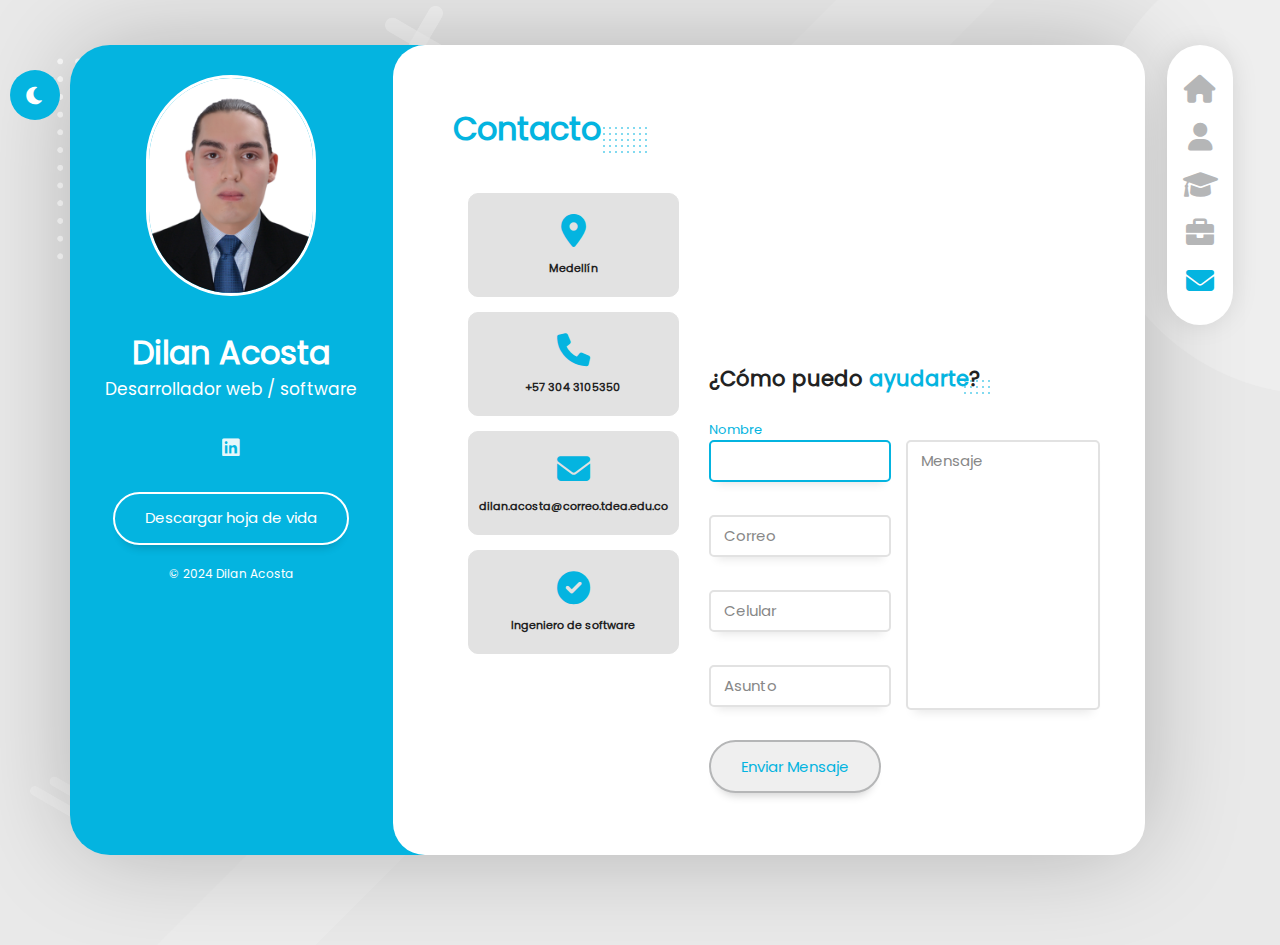
==== contacto.html @ fc28ef28 "Cargando todo el portafolio" ====
<!DOCTYPE html>
<html lang="es">

<head>
    <meta charset="UTF-8">
    <meta name="viewport" content="width=device-width, initial-scale=1, maximum-scale=1">

    <link rel="stylesheet" href="assets/fonts/poppins/poppins.css" type="text/css">
    <link rel="stylesheet" href="assets/fonts/fontawesome-free-6.1.2-web/css/all.min.css" type="text/css">
    <link rel="stylesheet" href="assets/css/loader.css" type="text/css">
    <link rel="stylesheet" href="assets/css/reset.css" type="text/css">
    <link rel="stylesheet" href="assets/css/scroll.css" type="text/css">
    <link rel="stylesheet" href="assets/css/efect.css" type="text/css">
    <link rel="stylesheet" href="assets/css/styles.css" type="text/css">
    <link rel="stylesheet" href="assets/css/responsive.css" type="text/css">
    
    <link rel="stylesheet" href="assets/css/dark.css" type="text/css">

    <script src="assets/js/map.js" defer type="text/javascript"></script>
    <script src="assets/js/label.js" defer type="text/javascript"></script>

    <script src="assets/js/menu.js" defer type="text/javascript"></script>
    <script src="assets/js/dark.js" defer type="text/javascript"></script>
    <script src="assets/js/send.js" defer type="text/javascript"></script>

    <script>
        (function() {
            const theme = localStorage.getItem("theme") || "light";
            document.documentElement.classList.add(theme);
        })();
    </script>
    
    <title>Contacto</title>
</head>

<body>

    <!-- Boton de tema -->
    <div class="switcher">
        <button class="switcher__btn">

            <span class="switcher__icon-light">
                <i class="fa-solid fa-moon switcher__icon"></i>
            </span>

            <span class="switcher__icon-dark">
                <i class="fa-solid fa-lightbulb switcher__icon"></i>
            </span>
        </button>
    </div>

    <!-- Layout principal -->
    <div class="layout">

        <!-- Aside (info) -->
        <aside class="layout__aside">

            <section class="aside__user-info">

                <!-- Información general -->
                <div class="user-info__general-info">

                    <div class="user-info__container-image">
                        <img class="user-info__image" src="assets/img/default_img.jpg" alt="Foto de perfil">
                    </div>

                    <h2 class="user-info__name">Dilan Acosta</h2>
                    <h4 class="user-info__job">Desarrollador web / software</h4>

                </div>

                <!-- Menú de navegación -->
                <nav class="layout__menu">
                    <ul class="menu__list">

                        <li class="menu__option">
                            <a href="index.html" class="menu__link">
                                <i class="menu__icon fa-solid fa-house"></i>
                                <span class="menu__overlay">Inicio</span>
                            </a>
                        </li>

                        <li class="menu__option">
                            <a href="sobre-mi.html" class="menu__link">
                                <i class="menu__icon fa-solid fa-user"></i>
                                <span class="menu__overlay">Sobre mi</span>
                            </a>
                        </li>

                        <li class="menu__option">
                            <a href="estudios.html" class="menu__link">
                                <i class="menu__icon fa-solid fa-graduation-cap"></i>
                                <span class="menu__overlay">Estudios</span>
                            </a>
                        </li>

                        <li class="menu__option">
                            <a href="portafolio.html" class="menu__link">
                                <i class="menu__icon fa-solid fa-briefcase"></i>
                                <span class="menu__overlay">Portafolio</span>
                            </a>
                        </li>

                        <li class="menu__option">
                            <a href="contacto.html" class="menu__link menu__link--active">
                                <i class="menu__icon fa-solid fa-envelope"></i>
                                <span class="menu__overlay">Contacto</span>
                            </a>
                        </li>

                    </ul>

                </nav>

                <!-- Links o redes sociales -->
                <div class="user-info__links">

                    <ul class="user-links__social">

                        <li class="social__option">
                            <a href="https://www.linkedin.com/in/dilan-acosta/" class="social__link" target="_blank">
                                <i class="social__icon fa-brands fa-linkedin"></i>
                            </a>
                        </li>

                    </ul>

                </div>

                <!-- Boton del hoja de vida -->
                <div class="user-info__buttons">
                    <a href="#" class="user-info__btn">Descargar hoja de vida</a>
                </div>

                <!-- Pie de página -->
                <footer class="user-info__footer">
                    &copy; 2024 Dilan Acosta
                </footer>

            </section>

        </aside>

        <!-- Menu responsive -->
        <div class="layout__menu-toggle">
            <i class="menu-toggle__icon fa-solid fa-bars"></i>
            <i class="menu-toggle__icon fa-solid fa-xmark"></i>
        </div>

        <!-- Contenido principal -->
        <main class="layout__content">

            <section class="content__page content__contact">

                <header class="contact__header">
                    <h2 class="contact__title"><span class="title__color">Contacto</span></h2>
                </header>

                <div class="contact__container">

                    <section class="contact__info">

                        <div class="contact__data">
                            <i class="contact__icon fa-solid fa-location-dot"></i>
                            <h2 class="contact__subtitle">Medellín</h2>
                        </div>

                        <div class="contact__data">
                            <i class="contact__icon fa-solid fa-phone"></i>
                            <h2 class="contact__subtitle">+57 304 3105350</h2>
                        </div>

                        <div class="contact__data">
                            <i class="contact__icon fa-solid fa-envelope"></i>
                            <h2 class="contact__subtitle">dilan.acosta@correo.tdea.edu.co</h2>
                        </div>

                        <div class="contact__data">
                            <i class="contact__icon fa-solid fa-circle-check"></i>
                            <h2 class="contact__subtitle">Ingeniero de software</h2>
                        </div>

                    </section>

                    <section class="contact__form-box">

                        <div class="contact__map" id="load-iframe-map">

                            <div class="loader"></div>

                        </div>

                        <header class="contact__form-header">
                            <h3 class="form-header__title">¿Cómo puedo <span class="title__color">ayudarte</span>?</h3>
                        </header>

                        <form action="#" class="contact__form" id="contactForm">

                            <div class="form__container">

                                <section class="form__left">
                                    <div class="form__group">
                                        <input type="text" class="form__input" name="name" id="name" required autofocus
                                            autocomplete="name">
                                        <label for="name" class="form__label">Nombre</label>
                                    </div>

                                    <div class="form__group">
                                        <input type="email" class="form__input" name="email" id="email"
                                            autocomplete="email">
                                        <label for="email" class="form__label">Correo</label>
                                    </div>

                                    <div class="form__group">
                                        <input type="tel" class="form__input" name="tel" id="tel" required
                                            autocomplete="tel">
                                        <label for="tel" class="form__label">Celular</label>
                                    </div>

                                    <div class="form__group">
                                        <input type="text" class="form__input" name="subject" id="subject" required
                                            autocomplete="subject">
                                        <label for="subject" class="form__label">Asunto</label>
                                    </div>
                                </section>

                                <section class="form__rigth">
                                    <div class="form__group form__group--textarea">
                                        <textarea class="form__input form__input--textarea" name="message"
                                            id="message"></textarea>
                                        <label for="message" class="form__label">Mensaje</label>
                                    </div>
                                </section>

                            </div>

                            <input type="submit" class="form__button" value="Enviar Mensaje">

                        </form>

                    </section>


                </div>

            </section>

        </main>

    </div>
</body>

</html>
---- assets/fonts/poppins/poppins.css ----
@font-face {
    font-family: "Poppins";
    src: url("./Poppins-Regular.ttf") format("truetype");
    font-weight: 400;
    font-style: normal;
}
---- assets/css/loader.css ----
.loader {
  width: 50px;
  aspect-ratio: 1;
  display: grid;
  border: 4px solid var(--color-titles);
  border-radius: 50%;
  border-color: var(--color-subtitles) var(--color-titles);
  animation: l16 1s infinite linear;
  margin: 0 auto;
  margin-top: 3rem;
}

.loader::before,
.loader::after {
  content: "";
  grid-area: 1/1;
  margin: 2px;
  border: inherit;
  border-radius: 50%;
}

.loader::before {
  border-color: var(--color-secondary) var(--color-titles);
  animation: inherit;
  animation-duration: .5s;
  animation-direction: reverse;
}

.loader::after {
  margin: 8px;
}

@keyframes l16 {
  100% {
    transform: rotate(1turn)
  }
}
---- assets/css/scroll.css ----
:root {
    --color-scrollbar: #d3d3d4;
    --color-background-scrollbar: #eee;
}

.layout__aside {
    /* Scroll Moz

    scrollbar-width: thin;
    scrollbar-color: var(--color-scrollbar) var(--color-secondary);  
    */

    /* Scroll Chrome */
    &::-webkit-scrollbar-track {
        background-color: transparent;
        margin: 40px 0;
    }

    &::-webkit-scrollbar {
        width: 25px;
        background: var(--color-secondary);
    }

    &::-webkit-scrollbar-thumb {
        border: 10px solid transparent;
        box-shadow: none;
        border-radius: 40px;
    }

    &:hover::-webkit-scrollbar-thumb {
        box-shadow: inset 0 0 0 10px var(--color-principal);
    }

    &:hover::-webkit-scrollbar-thumb:hover {
        border: 8px solid transparent;
        box-shadow: inset 0 0 0 10px var(--color-principal);
    }
}

.content__page {
    /* Scroll Moz

    scrollbar-width: thin;
    scrollbar-color: var(--color-scrollbar) transparent;  
    */

    /* Scroll Chrome */
    &::-webkit-scrollbar-track {
        background-color: transparent;
        margin: 40px 0;
    }

    &::-webkit-scrollbar {
        width: 25px;
        background: transparent;
    }

    &::-webkit-scrollbar-thumb {
        border: 10px solid transparent;
        box-shadow: none;
        border-radius: 40px;
    }

    &:hover::-webkit-scrollbar-thumb {
        box-shadow: inset 0 0 0 10px var(--color-scrollbar);
    }

    &:hover::-webkit-scrollbar-thumb:hover {
        border: 8px solid transparent;
        box-shadow: inset 0 0 0 10px var(--color-secondary);
    }
}
---- assets/css/efect.css ----
h1 {
    top: 20rem;
    font-size: 10rem;
    position: absolute;
}

.border {
    color: var(--color-titles);
    text-shadow:
        -1px -1px 0 var(--color-principal),
        1px -1px 0 var(--color-principal),
        1px 1px 0 var(--color-principal),
        -1px 1px 0 var(--color-principal);
}

.wave {
    color: var(--color-subtitles);
    animation: wave 3s ease-in-out infinite;
}

@keyframes wave {

    0%,
    100% {
        clip-path: polygon(0% 47%,
                10% 48%,
                33% 54%,
                54% 60%,
                70% 71%,
                84% 59%,
                100% 52%,
                100% 100%,
                0% 100%);
    }

    50% {
        clip-path: polygon(0% 60%,
                15% 65%,
                34% 66%,
                51% 62%,
                67% 50%,
                84% 45%,
                100% 46%,
                100% 100%,
                0% 100%)
    }
}
---- assets/css/styles.css ----
/* Variables */
@media (prefers-color-scheme: light) {
    :root {
        --color-principal: #fff;
        --color-secondary: #04b4e0;
        --color-background: #e9e9e9;
        --color-transparent: transparent;

        --color-icons: #b5b6b7;
        --color-text: #555;
        --color-titles: #222;
        --color-subtitles: #888;

        --color-border: #e2e2e2;
        --color-details: #8f8e8e;
    }
}

@media (prefers-color-scheme: dark) {
    :root {
        --color-principal: #181616;  
        --color-secondary: #1e90ff;   
        --color-background: #181818;   
        --color-transparent: transparent; 
    
        --color-icons: #b5b6b7;       
        --color-text: #e0e0e0;          
        --color-titles: #ffffff;        
        --color-subtitles: #888;  
              
        --color-border: #333;           
        --color-details: #a8a4a4;   
    }
}

/* Estilos generales */
h1,
h2,
h3,
h4,
h5,
h6 {
    color: var(--color-titles)
}

html {
    /* Equivalente a 10px */
    font-size: 62.5%;
}

body {
    background-image: url(../img/fondo.png);
    background-size: cover;
    background-repeat: no-repeat;

    width: 100%;
    height: auto;
    font-size: 1.5rem;
    font-family: "Poppins", Helvetica, sans-serif;
    background-color: var(--color-background);
    color: var(--color-text);

    overflow: hidden;

    /* Estructura principal */
    .layout {
        position: relative;
        width: 84%;
        height: 90vh;
        margin: 5vh auto;
        margin-left: 8rem;

        /* grid */
        display: grid;
        grid-template-areas:
            "aside content";
        grid-template-columns: 30% 70%;

        border-radius: 5rem;
        box-shadow: 0 0 100px -5px rgba(0, 0, 0, 0.25);


        /* Aside */
        .layout__aside {
            grid-area: aside;
            border-radius: 4rem 0 0 4rem;

            overflow-y: auto;
            overflow: hidden;
            z-index: 1;


            .aside__user-info {
                min-height: 100%;
                min-width: 30rem;
                display: flex;
                flex-direction: column;
                align-items: center;
                text-align: center;

                background-color: var(--color-secondary);
                color: var(--color-principal);

                /* Información general */
                .user-info__general-info {

                    .user-info__container-image {
                        position: relative;
                        display: inline-block;
                        width: 17rem;
                        margin-top: 3rem;

                        .user-info__image {
                            width: 100%;
                            background-color: var(--color-principal);
                            border: 3px solid var(--color-principal);
                            border-radius: 20rem;

                        }
                    }

                    .user-info__name {
                        font-size: 3.2rem;
                        margin-top: 2.6rem;
                        font-weight: bold;
                        color: var(--color-principal);
                    }

                    .user-info__job {
                        font-size: 1.7rem;
                        font-weight: 200;
                        color: var(--color-principal);
                    }


                }

                /* Menú navegación lateral */
                .layout__menu {
                    display: block;
                    position: absolute;
                    min-width: 11rem;
                    top: 0;
                    right: -10.7rem;
                    background-color: var(--color-transparent);

                    .menu__list {
                        position: relative;
                        display: flex;
                        flex-direction: column;
                        justify-content: space-between;
                        align-items: center;
                        padding: 2rem 0;
                        margin-left: 2.5rem;


                        width: 60%;
                        min-width: 1rem;
                        background-color: var(--color-principal);
                        box-shadow: 0 0 3rem -0.5rem rgba(0, 0, 0, 0.15);
                        border-radius: 6rem;

                        .menu__option {
                            display: block;
                            width: 100%;
                            text-align: center;

                            &:hover .menu__icon,
                            .menu__link--active .menu__icon {
                                color: var(--color-secondary);
                            }

                            .menu__icon {
                                color: var(--color-icons);
                                font-size: 2.8rem;
                                transition: all 300ms ease-in-out;
                                margin: 1rem;
                            }

                            &:hover .menu__overlay {
                                opacity: 1;
                                right: 100%;
                            }

                            .menu__overlay {
                                position: absolute;
                                display: block;
                                right: 0;
                                margin-top: -4rem;
                                padding: 0.5rem 1rem;
                                opacity: 0;
                                color: var(--color-principal);
                                background-color: var(--color-secondary);
                                white-space: nowrap;
                                transition: all 300ms ease-in-out;

                            }
                        }


                    }

                }

                /* Links o redes sociales */
                .user-info__links {

                    margin-top: 3rem;
                    margin-bottom: 1rem;

                    .user-links__social {
                        display: flex;
                        flex-direction: row;
                        text-align: center;

                        .social__option {
                            height: 3rem;
                            width: 3rem;
                            font-size: 2rem;
                            line-height: 3.2rem;
                            opacity: 0.9;
                            border-radius: 3rem;
                            margin: 0 1rem;

                            transition: all 300ms linear;

                            &:hover {
                                opacity: 1;
                                background-color: rgba(255, 255, 255, 0.25);
                                scale: 1.3;
                            }
                        }
                    }
                }

                /* Boton de hoja de vida */
                .user-info__buttons {
                    margin-top: 2rem;
                    margin-bottom: 4rem;


                    .user-info__btn {
                        border: 2px solid var(--color-principal);
                        padding: 3rem;
                        padding-top: 1.3rem;
                        padding-bottom: 1.3rem;
                        color: var(--color-principal);
                        border-radius: 3.2rem;
                        box-shadow: 0 10px 10px -8px rgba(0, 0, 0, 0.2);

                        transition: all 300ms ease-in-out;

                        &:hover {
                            background-color: var(--color-principal);
                            color: var(--color-secondary);
                        }
                    }
                }

                /* Pie de página */
                .user-info__footer {
                    position: relative;
                    bottom: 2rem;
                    font-size: 1.2rem;

                }
            }
        }

        /* Contenido  principal (index) */
        .layout__content {
            grid-area: content;
            height: 100%;
            min-height: 100%;
            background-color: var(--color-secondary);
            border-radius: 0 10rem 10rem 0;
            /*overflow: hidden;*/

            .content__page {
                min-height: 100%;
                display: flex;
                flex-direction: column;
                justify-content: center;
                align-items: center;
                background-color: var(--color-principal);
                border-radius: 3.2rem;


                .page__name {
                    font-size: 6rem;
                    margin-bottom: 1rem;
                }

                .page__job {
                    font-size: 2.1rem;
                    font-weight: lighter;
                    color: var(--color-subtitles);
                    transition: all 300ms ease-in-out;

                    &:hover {
                        transform: translateY(1.3rem) scale(1.2);
                    }
                }

            }

            /* Estilos compartidos en contenedores */
            .content__about,
            .content__resume,
            .content__portfolio,
            .content__contact {
                display: block;
                height: 100%;
                min-height: 100%;
                padding: 6rem;
                padding-right: 3rem;
                overflow: auto;

                .title__color,
                .subtitle__color {
                    color: var(--color-secondary);
                }

                .about__header,
                .resume__header,
                .portfolio__header,
                .contact__header {
                    margin-bottom: 4rem;

                    .about__title,
                    .resume__title,
                    .portfolio__title,
                    .contact__title {
                        font-size: 3.2rem;
                        position: relative;

                        &::after {
                            content: "";
                            position: absolute;
                            top: 2rem;
                            width: 5rem;
                            height: 3rem;
                            background-image: -webkit-repeating-radial-gradient(center center, var(--color-secondary), var(--color-secondary) 1px, transparent 0px, transparent 100%);
                            background-size: 6px 6px;
                            opacity: 0.5;
                        }
                    }
                }
            }
        }
    }
}


/* Estilos compartidos en cajas */
.about__services,
.about__extra,
.resume__left,
.resume__certificates,
.content__contact {
    width: 100%;

    .services__header,
    .extra__header,
    .resume__subheader,
    .certificates__subheader,
    .contact__form-header {
        display: inline-block;
        padding-right: 1.2rem;
        margin-bottom: 2.5rem;
        position: relative;

        .services__title,
        .extra__title,
        .resume__subtitle,
        .certificates__subtitle,
        .form-header__title {
            font-size: 2.1rem;

            ::after {
                content: "";
                position: absolute;
                top: 1.5rem;
                right: 0;
                width: 3rem;
                height: 2rem;
                background-image: -webkit-repeating-radial-gradient(center center, var(--color-secondary), var(--color-secondary) 1px, transparent 0px, transparent 100%);
                background-size: 6px 6px;
                opacity: 0.5;
            }
        }
    }
}


/* Sobre-mi */
.content__about {

    /* Información personal */
    .about__personal-info {
        width: 100%;
        display: flex;
        flex-direction: row;

        margin-bottom: 4rem;


        .personal-info__biografia {
            flex-basis: 55%;

            .personal-info__description {
                font-size: 1.5rem;
                line-height: 2.5rem;
                text-align: justify;
            }
        }

        .personal-info__data {
            flex-basis: 45%;
            padding: 0 1.5rem;

            .personal-info__option {
                margin-bottom: 1rem;

                .personal-info__title {
                    margin-right: 0.5rem;
                    color: var(--color-secondary);
                    font-weight: bold;
                }
            }
        }
    }

    /* Servicios */
    .about__services {

        .services__container {
            width: 100%;
            display: flex;
            flex-direction: row;
            flex-wrap: wrap;

            .services__service {
                flex-basis: calc(50% - 3rem);
                margin-right: 3rem;
                margin-bottom: 2.5rem;

                .services__icon {

                    .service__real-icon {
                        color: var(--color-secondary);
                        font-size: 3.8rem;
                    }

                }

                .service__content {

                    .services__title {
                        font-size: 1.8rem;
                        margin: 0.5rem 0;
                    }

                    .service__description {
                        font-size: 1.5rem;
                        text-align: justify;
                    }
                }

            }

        }
    }

    /* Información extra */
    .about__extra {
        .extra__container {
            width: 100%;
            display: flex;
            flex-direction: row;
            justify-content: space-between;
            flex-wrap: wrap;

            .extra__info {
                flex-basis: 30%;
                border: 2px solid var(--color-border);
                text-align: center;
                border-radius: 1rem;
                padding: 2.5rem 1rem;
                transition: all 300ms ease-in-out;

                &:hover {
                    box-shadow: 0 18px 24px -5px rgba(0, 0, 0, 0.15);
                    transform: translateY(-0.5rem);
                }

                .extra_icon {
                    font-size: 3.3rem;
                    color: var(--color-secondary);
                    margin-bottom: 1rem;
                }

                .extra__subtitle {
                    font-size: 1.5rem;
                    margin: 1.5rem;
                }

                .extra__complement {
                    display: block;
                    font-size: 1.6rem;
                    margin: 0;
                    color: var(--color-subtitles);
                }
            }
        }
    }
}


/* Estudios */
.content__resume {

    .resume__container {
        width: 100%;
        display: flex;
        flex-direction: row;

        .resume__left {
            flex-basis: 58%;
            margin-right: 1.5rem;

            .resume__timelines {
                margin-bottom: 3rem;

                .timelines__timeline {
                    position: relative;
                    width: 100%;
                    display: flex;
                    flex-direction: row;
                    margin-bottom: 1.5rem;
                    text-align: justify;

                    .timeline__header {
                        flex-basis: 30%;
                        text-align: right;
                        padding-right: 2.5rem;

                        .timeline__year {
                            margin: 0.3rem 0;
                            line-height: 2rem;
                            font-size: 1.4rem;
                        }

                        .timeline__study {
                            display: block;
                            font-size: 1.3rem;
                            font-weight: lighter;
                            color: var(--color-details);
                        }

                        .timeline__address {
                            display: block;
                            font-size: 1rem;
                            font-weight: lighter;
                            text-align: end;
                            color: var(--color-details);
                        }
                    }

                    .timeline__divider {
                        position: absolute;
                        top: 0;
                        left: 30%;
                        bottom: -1.8rem;
                        width: 2px;
                        background-color: var(--color-background);

                        &::before {
                            content: "";
                            position: absolute;
                            width: 1.7rem;
                            height: 1.7rem;
                            margin-top: 0.4rem;
                            margin-left: -0.8rem;
                            background-color: var(--color-secondary);
                            border-radius: 1rem;
                            opacity: 0.25;
                        }

                        &::after {
                            content: "";
                            position: absolute;
                            width: 0.9rem;
                            height: 0.9rem;
                            margin-top: 0.8rem;
                            margin-left: -0.4rem;
                            background-color: var(--color-principal);
                            border-radius: 1rem;
                            border: 2px solid var(--color-secondary);
                            opacity: 1;
                        }

                    }

                    .timeline__description {
                        width: 70%;
                        padding-left: 2.5rem;
                        padding-right: 1.5rem;

                        .timeline__title {
                            font-size: 1.6rem;
                            margin-bottom: 0.3rem;
                        }

                        .timeline__text {
                            font-size: 1.3rem;
                            margin-bottom: 1rem;
                            text-align: ju;
                            
                        }
                    }


                }
            }
        }


        .resume__rigth {
            flex-basis: 41%;

            .resume__skills {
                width: 100%;
                margin-bottom: 3rem;

                .skills__title {
                    display: flex;
                    justify-content: space-between;

                    .skills__text {
                        font-size: 1.3rem;
                        line-height: 1.4rem;
                        margin-bottom: 0.4rem
                    }
                }

            }

            .resume__knowledges {
                .knowledges__list {
                    display: flex;
                    flex-direction: row;
                    flex-wrap: wrap;
                    margin-bottom: 3rem;

                    .knowledges__option {
                        font-size: 1.3rem;
                        background-color: var(--color-secondary);
                        border-radius: 0.3rem;
                        color: var(--color-principal);
                        padding: 0.5rem 1rem;
                        margin: 0.3rem;
                    }
                }
            }
        }
    }

    .resume__certificates {

        .certificates__container {
            display: flex;
            flex-direction: row;
            flex-wrap: wrap;
            gap: 3rem;

            .certificates__certificate {
                display: flex;
                flex-direction: row;
                flex-basis: calc(50% - 1.5rem);
                border: 2px solid var(--color-border);
                border-radius: 0.8rem;
                overflow: hidden;


                .certificate__logo {
                    position: relative;
                    /* Para posicionar la imagen dentro */
                    display: flex;
                    width: 30rem;            justify-content: center;
                    align-items: center;
                    height: 100%;
                    background-color: var(--color-background);
        

                    .certificate__image {
                        width: 100%;
                    }

                }

                .certificate__content {
                    padding: 2rem 2.5rem;

                    .certificate__title {
                        font-size: 1.6rem;
                        margin-bottom: 0.5rem;
                    }

                    .certificate__id {
                        display: block;
                        margin-bottom: 0.3rem;
                        font-size: 1.3rem;
                        color: var(--color-subtitles);
                    }

                }

            }
        }

    }
}


/* Portafolio */
.content__portfolio {

    .portfolio__navbar {
        margin-bottom: 3rem;

        .portfolio__menu {
            display: flex;
            flex-direction: row;
            flex-wrap: wrap;
            gap: 1.5rem;

            .portfolio__option {
                font-size: 1.3rem;
                opacity: 0.7;

                .portfolio__link {
                    cursor: pointer;

                    &:hover {
                        color: var(--color-secondary);
                        text-shadow: 0 0 1px blue;
                    }
                }
            }

            .portfolio__option--active {
                opacity: 1;
            }

        }
    }

    .portfolio__gallery {
        display: flex;
        flex-direction: row;
        flex-wrap: wrap;

        .gallery__item {
            position: relative;
            flex-basis: 33%;
            padding: 0.7rem;

            .gallery__container-img {
                overflow: hidden;

                .gallery__img {
                    transition: all 300ms ease-in-out;
                }
    
                &:hover .gallery__img {
                    transform: scale(1.3);
                }


            }
       
            .gallery__title {
                font-size: 1.6rem;
                padding: 1.5rem 0;
                font-weight: bold;

            }

            .gallery__icon {
                position: absolute;
                top: 1.5rem;
                right: 1.5rem;
                width: 3rem;
                height: 3rem;
                font-size: 1.6rem;
                text-align: center;
                line-height: 3rem;
                background-color: var(--color-principal);
                color: var(--color-secondary);

                opacity: 0;
                transition: all 450ms ease-in-out;
            }

            .gallery__category {
                position: absolute;
                top: 1.5rem;
                left: 1.5rem;
                padding: 0.2rem 0.7rem;
                font-size: 1.1rem;
                background-color: var(--color-principal);
                color: var(--color-text);

                opacity: 0;
                transition: all 450ms ease-in-out;
            }

            &:hover .gallery__icon,
            &.gallery__item:hover .gallery__category {
                opacity: 1;
            }
        }
    }
}

/* Contacto */
.content__contact {

    .contact__container {
        display: flex;
        flex-direction: row;

        .contact__info {
            flex-basis: 33%;
            padding: 0 1.5rem;

            .contact__data {
                width: 100%;
                margin-bottom: 1.5rem;
                padding: 2rem 1rem;
                text-align: center;
                background-color: var(--color-border);
                border: 1px solid var(--color-border);
                border-radius: 1rem;

                .contact__icon {
                    font-size: 3.3rem;
                    color: var(--color-secondary);
                }

                .contact__subtitle {
                    font-size: 1.1rem;
                    margin-top: 1rem;
                }

            }
        }

        .contact__form-box {
            flex-basis: 66%;
            padding: 0 1.5rem;


            .contact__map {
                width: 100%;
                min-height: 15rem;
                margin-bottom: 2rem;
                overflow: hidden;

                .contact__iframe {
                    width: 100%;
                    height: 14rem;
                    border: none;
                    border-radius: 1rem;
                }
            }
        }

        .contact__form {

            .form__container {
                display: flex;
                flex-direction: row;
                margin-top: 2rem;

                .form__group {
                    position: relative;
                    margin-bottom: 3.3rem;
                }

                .form__input {
                    position: relative;
                    width: 100%;
                    height: 4.2rem;
                    display: block;
                    font-size: 1.5rem;
                    padding: 1rem 1.2rem;
                    border: 0.2rem solid var(--color-border);
                    border-radius: 0.5rem;
                    outline: none;
                    box-shadow: 0 1rem 1rem -8px rgba(0, 0, 0, 0.10);
                    background-color: transparent;
                    line-height: 2.1rem;

                    &:focus {
                        border: 0.2rem solid var(--color-secondary);
                    }

                    &.has-content~.form__label,
                    &:focus~.form__label {
                        top: -2rem;
                        left: 0;
                        z-index: 1;
                        font-size: 1.3rem;
                        color: var(--color-secondary);
                    }


                    &:-webkit-input-placeholder {
                        color: transparent;
                    }

                    &:-moz-placeholder {
                        color: transparent;
                    }
                }

                .form__label {
                    position: absolute;
                    top: 1rem;
                    left: 1.5rem;
                    color: var(--color-subtitles);
                    transition: all 300ms ease-in-out;
                    pointer-events: none;
                }


                .form__left {
                    flex-basis: 47%;
                    margin-right: 1.5rem;
                }
    
                .form__rigth {
                    flex-basis: 50%;
                    max-width: 50%;
                    max-height: 100%;
    
                    .form__group--textarea {
                        height: 100%;
    
    
                        .form__input--textarea {
                            display: block;
                            resize: none;
                            height: 90%;
                        }
                    }
                }

            }

        }

        .form__button {
            border: 2px solid var(--color-icons);
            padding: 3rem;
            padding-top: 1.3rem;
            padding-bottom: 1.3rem;
            color: var(--color-secondary);
            border-radius: 3.2rem;
            box-shadow: 0 10px 10px -8px rgba(0, 0, 0, 0.2);
            cursor: pointer;

            transition: all 300ms ease-in-out;

            &:hover {
                background-color: var(--color-secondary);
                color: var(--color-principal);
                border: 2px solid var(--color-secondary);
            }
        }
    }
}


/* Boton de modo oscuro o claro */
.switcher {
    position: fixed;
    top: 7rem;
    left: 1rem;
    background-color: var(--color-secondary);
    border-radius: 3rem;
    padding: 1rem;
    z-index: 5;
}

.switcher__btn {
    display: flex;
    cursor: pointer;
    background-color: transparent;
    border: none; 
}

.switcher__icon-dark,
.switcher__icon-light {
    color: var(--color-principal);
    font-size: 2rem;
    height: 3rem;
    width: 3rem;
    line-height: 3.2rem;
}

.switcher__icon-dark {
    display: none;
}
---- assets/css/responsive.css ----
body {

    .layout { 

        .layout__menu-toggle {
            display: none;
        }

    }

    @media (max-width: 1580px) {

        .layout {
            min-width: auto;
            width: 85%;


        }
    }

    @media (max-width: 1280px) {

        .layout {
            width: 84%;
            margin-left: 7rem;

            .resume__certificates>.certificates__container>.certificates__certificate {
                flex-basis: 100%;

                .certificate__logo {
                    aspect-ratio: 16/7;
                }
            }
        }
    }

    @media (max-width: 1199px) {

        .layout {
            margin-left: 6rem;
        }

    }

    @media (max-width: 1141px) {

        .layout {
            margin-left: 5rem;

        }

    }

    @media (max-width: 1121px) {

        body {
            background-image: none;
            position: static;
        }

        .switcher {
            position: fixed;
            top: 1rem;
            left: 1rem;
        }


        .layout {
            width: 100%;
            height: 100%;
            min-height: 100%;
            margin: 0;
            border-radius: 0;
            grid-template-areas: 'content';
            grid-template-columns: 100%;

            overflow-x: hidden;

            .layout__content {
                border-radius: 0;
                background-color: transparent;
                height: 100%;
                width: 100%;

                .content__page {
                    border-radius: 0;
                    height: 100vh;
                }

                .gallery__item {
                    flex-basis: 50%;
                }
            }

            .layout__aside {
                z-index: 2;
                display: block;
                position: absolute;
                max-width: 33rem;
                top: 0;
                right: 0;
                bottom: 0;
                text-align: center;
                overflow: auto;
                border-radius: 0;


                transition: all 300ms ease-in-out;

                /* Ocultando el aside navegable */
                margin-right: -100%;
                opacity: 0;

                .aside__user-info {


                    .user-info__general-info {

                        .user-info__container-image {
                            width: 13rem;
                            margin-top: 3rem;
                            display: inline-block;
                        }

                        .user-info__name {
                            font-size: 3rem;
                            margin-top: 0.5rem;
                            margin-bottom: 1rem;
                        }

                        .user-info__job {
                            margin-bottom: 1rem;
                        }
                    }


                    .layout__menu {
                        position: static;
                        margin: 3rem 0;

                        .menu__list {
                            width: 100%;
                            background-color: var(--color-secondary);
                            box-shadow: none;
                            margin-left: 0;
                            padding: 0;
                            min-height: auto;

                            .menu__option {
                                .menu__overlay {
                                    position: static;
                                    opacity: 0.6;
                                    margin-top: 0;
                                    padding: 0;
                                    box-shadow: none;
                                    font-size: 1.6rem;
                                }


                                .menu__link {
                                    display: block;
                                    padding: 1.2rem 0;


                                    .menu__icon {
                                        display: none;
                                    }

                                }

                                .menu__link--active .menu__overlay {
                                    opacity: 1;
                                }
                            }
                        }
                    }

                    .user-info__links {
                        margin-top: 1rem;
                    }

                }
            }

            .layout__aside--visible {
                width: 100%;
                margin-right: 0;
                opacity: 1;
            }

            .layout__aside--hidden {
                margin-right: -100%;
                opacity: 0;
            }

            .layout__menu-toggle {
                z-index: 2;
                display: block;
                position: absolute;
                right: 1rem;
                top: 1rem;
                font-size: 2.5rem;
                text-align: center;
                border-radius: 3rem;
                width: 4.8rem;
                height: 4.8rem;
                line-height: 4.6rem;
                text-align: center;
                background-color: var(--color-secondary);
                color: var(--color-principal);
                cursor: pointer;
        
                transition: all 500ms ease-in-out;
        
                .menu-toggle__icon {
                    color: var(--color-principal);
                    display: block;
                    position: absolute;
                    top: 25%;
                    left: 29%;
        
                    transition: all 300ms ease-in-out;
                }
    
                .fa-bars {
                    opacity: 1;
                }
            
                .fa-xmark {
                    opacity: 0;
                }
        
            }

        }


    
    }
}

@media (max-width: 569px) {

    .content__page {

        .about__personal-info {
            flex-direction: column;

            .personal-info__biografia {
                flex-basis: 60%;
            }

            .personal-info__data {
                flex-basis: 100%;
                padding: 0;
                margin: 0;
                margin-top: 2rem;
            }
        }

        .resume__container {
            flex-direction: column;

            .resume__rigth {
                flex-basis: 100%;
                padding: 0;
                margin-bottom: 3rem;
            }
        }


        .about__services>.services__container {
            flex-direction: column;

            .services__service {
                flex-basis: 100%;
                margin-right: 0;
                margin-bottom: 3rem;

                .services__icon {
                    text-align: center;
                }
            }

        }

        .about__extra>.extra__container {
            flex-direction: column;
            gap: 2rem;
        }

    }

    .layout {

        .layout__content {

            .content__portfolio {

                .gallery__item {
                    flex-basis: 100%;
                }
            }
   
        }
    }

    .content__contact {

        .contact__container {
            display: flex;
            flex-direction: column;

            .contact__form-box {

                .contact__form {

                    .form__container {
                        display: flex;
                        flex-direction: column;


                        .form__left {
                            flex-basis: 100%;
                            margin-right: 0;
                        }

                        .form__rigth {
                            flex-basis: 100%;
                            max-width: 100%;
                            max-height: 100%;
                        }
                    }
                }
            }
        }
    }
}

@media (max-width: 500px) {

    .layout {

        .layout__content {

            .content__page {

                .page__name {
                    font-size: 5.3rem;
                }

                .page__job {
                    font-size: 2rem;
                }

            }
        }
    }

}
---- assets/css/dark.css ----
.light {
    --color-principal: #fff;
    --color-secondary: #04b4e0;
    --color-background: #e9e9e9;
    --color-transparent: transparent;
    --color-icons: #b5b6b7;
    --color-text: #555;
    --color-titles: #222;
    --color-subtitles: #888;
    --color-border: #e2e2e2;
    --color-details: #8f8e8e;
}

.dark {
    --color-principal: #181616;
    --color-secondary: #1e90ff;
    --color-background: #181818;
    --color-transparent: transparent;
    --color-icons: #b5b6b7;
    --color-text: #e0e0e0;
    --color-titles: #ffffff;
    --color-subtitles: #888;
    --color-border: #333;
    --color-details: #a8a4a4;
}
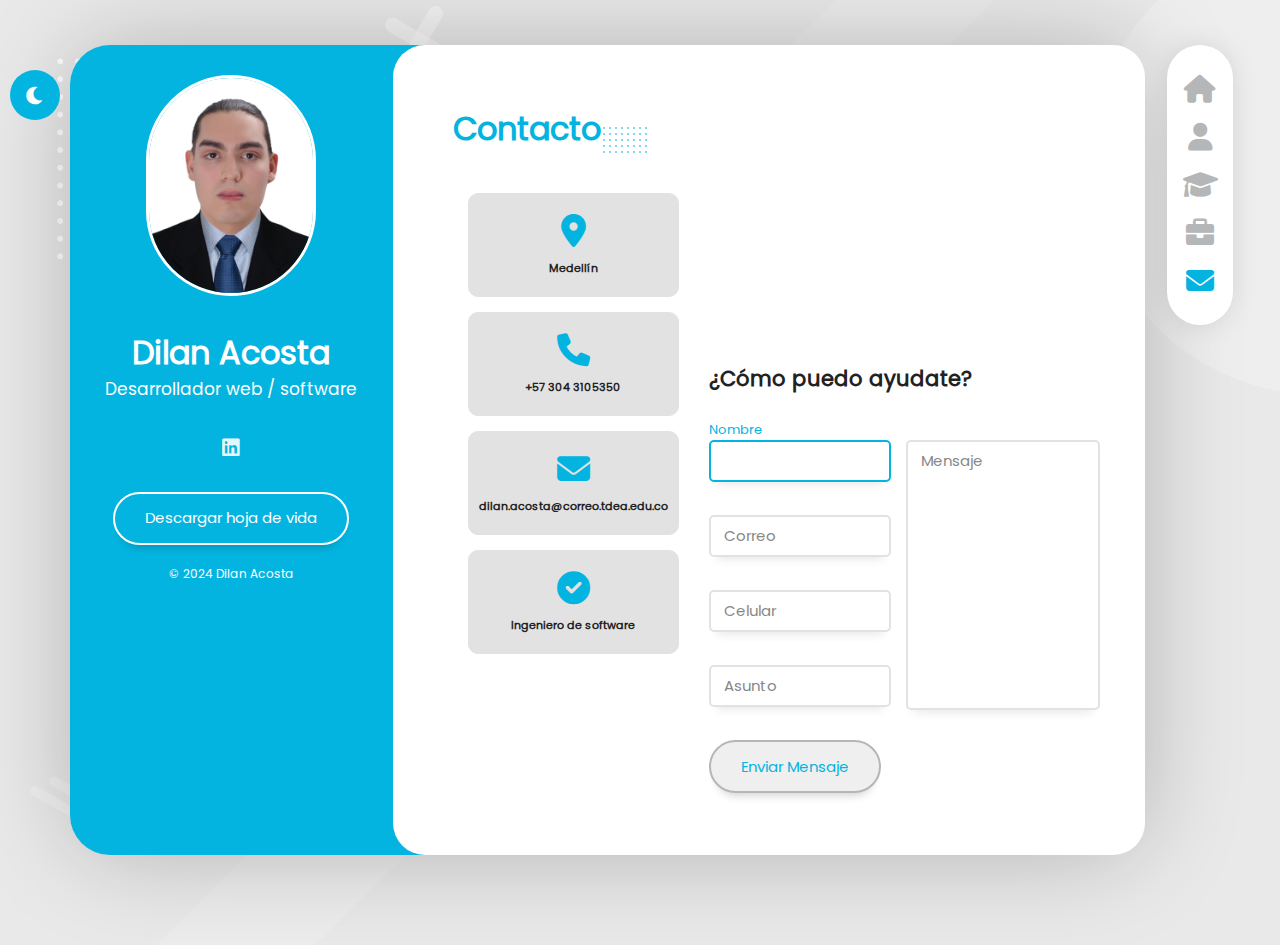
==== commit 34586316: "Cambios de responsive en el portafolio" ====
--- a/contacto.html
+++ b/contacto.html
@@ -13,7 +13,7 @@
     <link rel="stylesheet" href="assets/css/efect.css" type="text/css">
     <link rel="stylesheet" href="assets/css/styles.css" type="text/css">
     <link rel="stylesheet" href="assets/css/responsive.css" type="text/css">
-    
+
     <link rel="stylesheet" href="assets/css/dark.css" type="text/css">
 
     <script src="assets/js/map.js" defer type="text/javascript"></script>
@@ -24,12 +24,12 @@
     <script src="assets/js/send.js" defer type="text/javascript"></script>
 
     <script>
-        (function() {
+        (function () {
             const theme = localStorage.getItem("theme") || "light";
             document.documentElement.classList.add(theme);
         })();
     </script>
-    
+
     <title>Contacto</title>
 </head>
 
@@ -127,9 +127,10 @@
 
                 </div>
 
-                <!-- Boton del hoja de vida -->
+                <!-- Boton de hoja de vida -->
                 <div class="user-info__buttons">
-                    <a href="#" class="user-info__btn">Descargar hoja de vida</a>
+                    <a href="assets/certificados/CV Dilan Acosta.pdf" class="user-info__btn"
+                        download="CV Dilan Acosta.pdf">Descargar hoja de vida</a>
                 </div>
 
                 <!-- Pie de página -->
@@ -191,7 +192,7 @@
                         </div>
 
                         <header class="contact__form-header">
-                            <h3 class="form-header__title">¿Cómo puedo <span class="title__color">ayudarte</span>?</h3>
+                            <h3 class="form-header__title">¿Cómo puedo ayudate?</h3>
                         </header>
 
                         <form action="#" class="contact__form" id="contactForm">
--- a/assets/css/styles.css
+++ b/assets/css/styles.css
@@ -296,6 +296,7 @@
                     font-weight: lighter;
                     color: var(--color-subtitles);
                     transition: all 300ms ease-in-out;
+                    margin-top: 4rem;
 
                     &:hover {
                         transform: translateY(1.3rem) scale(1.2);
@@ -319,6 +320,9 @@
                 .title__color,
                 .subtitle__color {
                     color: var(--color-secondary);
+                    top: 0;
+                    left: 0;
+                    right: 0;
                 }
 
                 .about__header,
@@ -553,14 +557,16 @@
 
                         .timeline__study {
                             display: block;
-                            font-size: 1.3rem;
+                            position: relative;
+                            font-size: 0.8rem;
                             font-weight: lighter;
                             color: var(--color-details);
+
                         }
 
                         .timeline__address {
                             display: block;
-                            font-size: 1rem;
+                            font-size: 0.8rem;
                             font-weight: lighter;
                             text-align: end;
                             color: var(--color-details);
@@ -604,8 +610,8 @@
 
                     .timeline__description {
                         width: 70%;
-                        padding-left: 2.5rem;
-                        padding-right: 1.5rem;
+                        padding-left: 2rem;
+                        padding-right: 1rem;
 
                         .timeline__title {
                             font-size: 1.6rem;
@@ -615,7 +621,7 @@
                         .timeline__text {
                             font-size: 1.3rem;
                             margin-bottom: 1rem;
-                            text-align: ju;
+                            text-align: justify;
                             
                         }
                     }
--- a/assets/css/responsive.css
+++ b/assets/css/responsive.css
@@ -339,22 +339,28 @@
 
 @media (max-width: 500px) {
 
-    .layout {
-
-        .layout__content {
-
-            .content__page {
-
-                .page__name {
-                    font-size: 5.3rem;
-                }
-
-                .page__job {
-                    font-size: 2rem;
-                }
-
-            }
-        }
-    }
-
-}+    body {
+
+        .layout {
+
+            .layout__content {
+    
+                .content__page {
+    
+                    .page__name {
+                        font-size: 3rem;
+                    }
+
+                    .page__job {
+                        font-size: 1.5rem;
+                    }
+                }
+            }
+        }
+    }
+}
+
+
+
+
+
